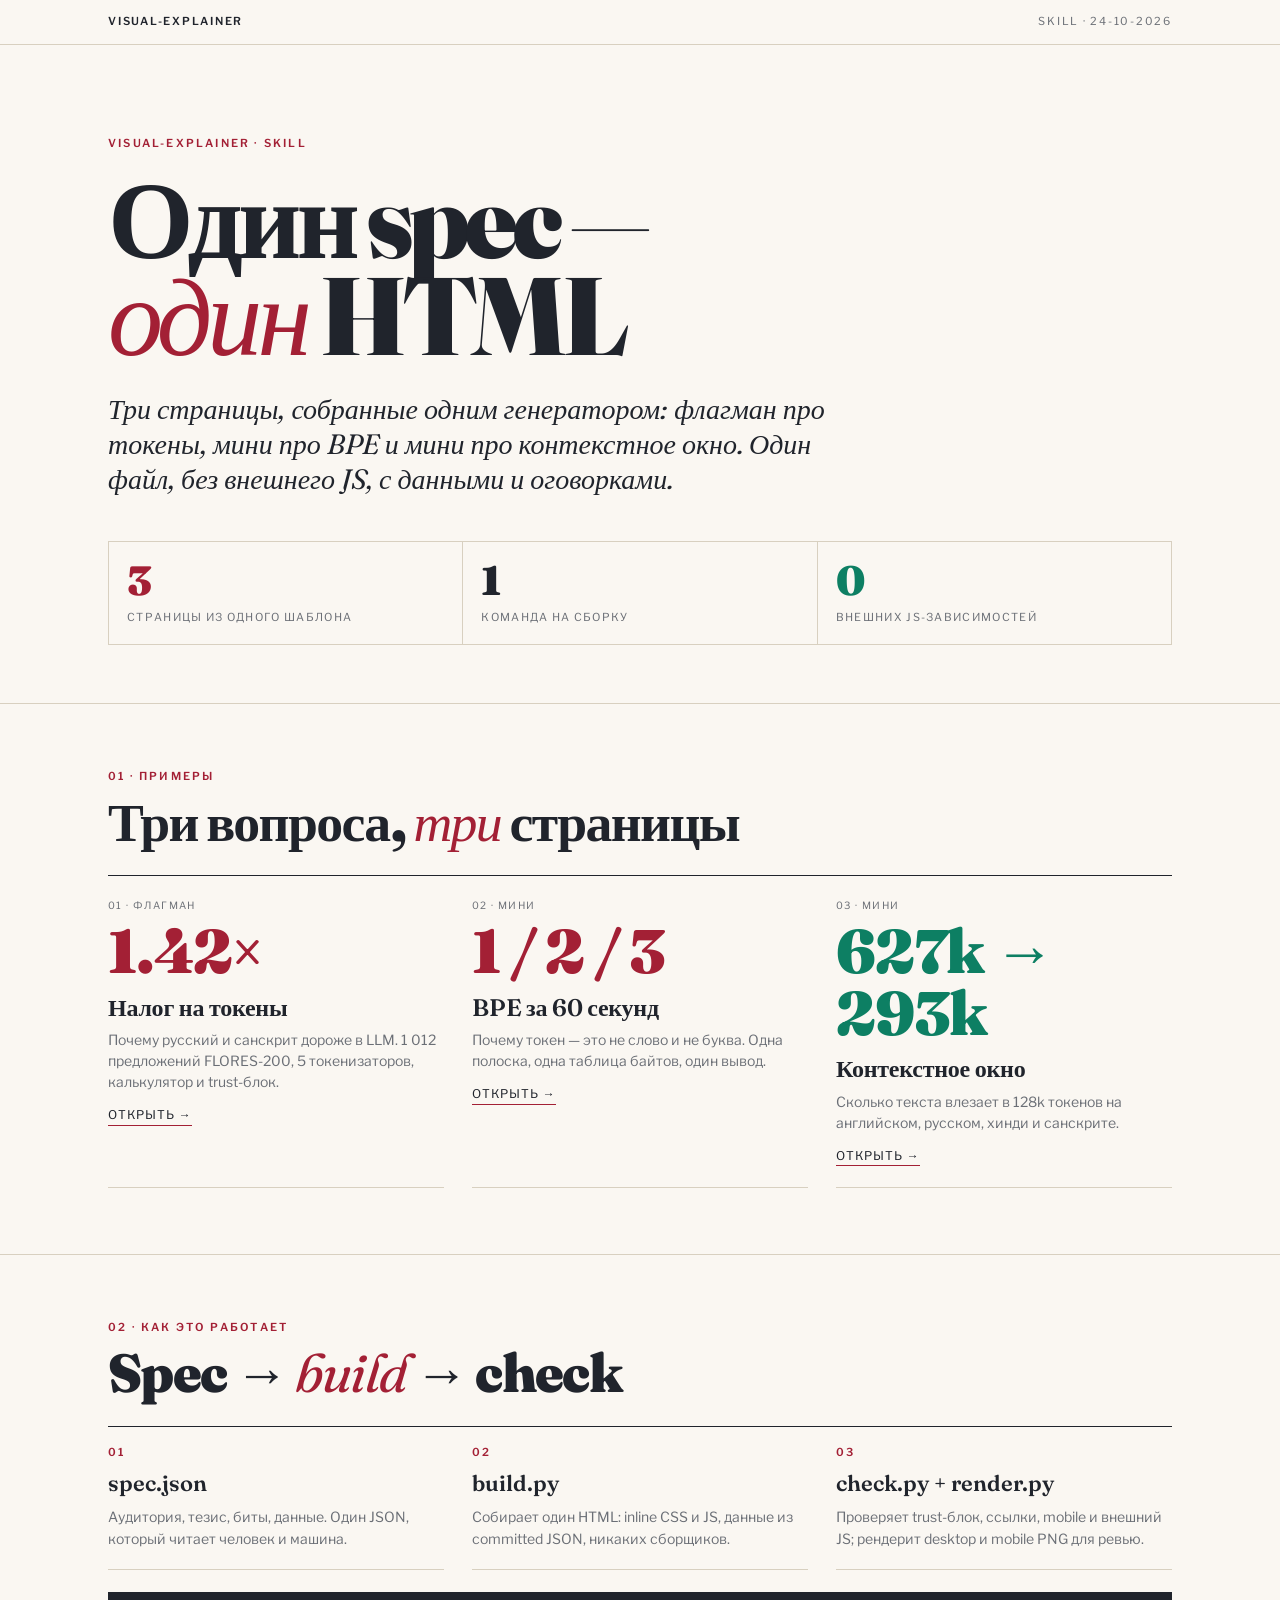
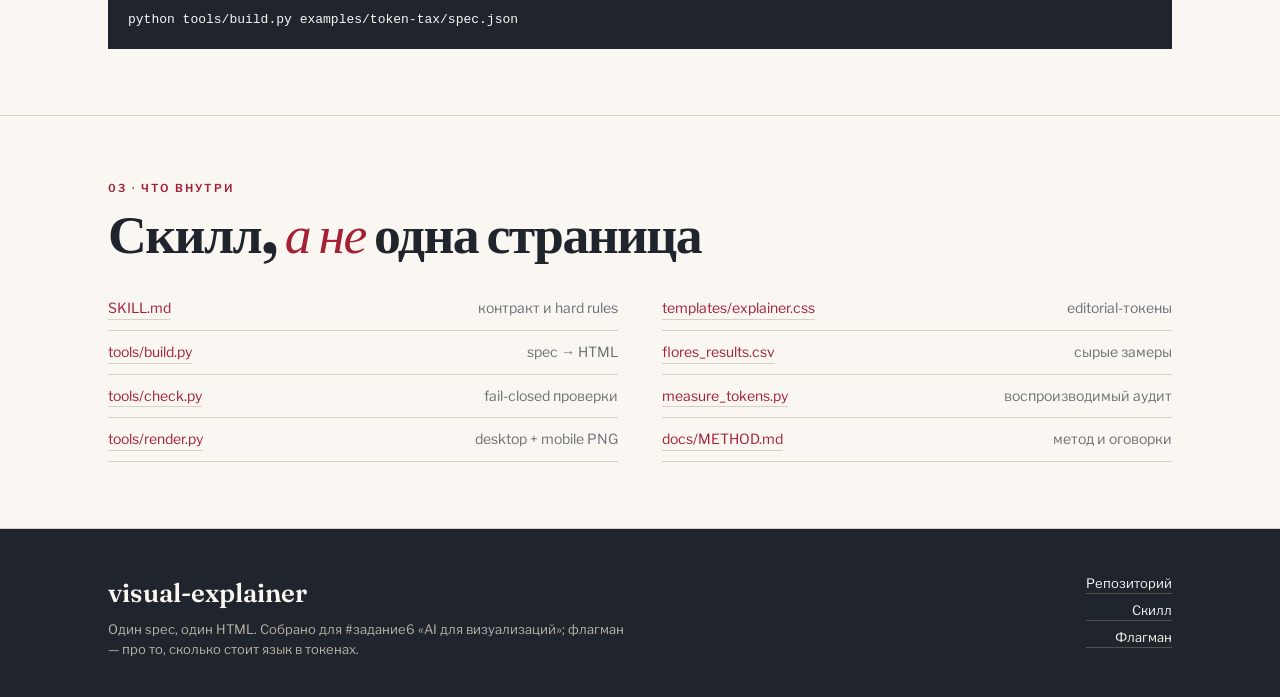
==== index.html @ 61198ff6 "token-tax: page, skill, gallery, checks - examples/token-tax: FLORES-200 audit, interactive calculat" ====
<!doctype html>
<html lang="ru">
<head>
<meta charset="utf-8">
<meta name="viewport" content="width=device-width, initial-scale=1">
<title>visual-explainer — один spec, один HTML</title>
<meta name="description" content="Skill visual-explainer: три HTML-страницы, собранные одним генератором. Флагман про токены, мини про BPE и мини про контекстное окно.">
<meta name="color-scheme" content="light">
<link rel="preconnect" href="https://fonts.googleapis.com">
<link rel="preconnect" href="https://fonts.gstatic.com" crossorigin>
<link href="https://fonts.googleapis.com/css2?family=Fraunces:ital,opsz,wght@0,9..144,400;0,9..144,600;0,9..144,900;1,9..144,400&family=Libre+Franklin:wght@400;500;600&display=swap" rel="stylesheet">
<style>
:root{--bg:#FAF7F2;--surface:#F1ECE2;--ink:#20242C;--muted:#6B6F76;--accent:#A32035;--emerald:#0D7F63;--ochre:#B07C1F;--rule:#D8D0C0;--serif:"Fraunces",Georgia,serif;--sans:"Libre Franklin",-apple-system,BlinkMacSystemFont,"Segoe UI",sans-serif;--mono:ui-monospace,Menlo,monospace}
*{box-sizing:border-box}
html{scroll-behavior:smooth}
body{margin:0;background:var(--bg);color:var(--ink);font-family:var(--sans);font-size:17px;line-height:1.55;-webkit-font-smoothing:antialiased}
a{color:var(--accent);text-underline-offset:.18em}
.wrap{max-width:1120px;margin:0 auto;padding:0 28px}
.skip{position:absolute;left:-9999px;top:0;background:var(--ink);color:var(--bg);padding:10px 14px}
.skip:focus{left:12px;top:12px}
.topbar{border-bottom:1px solid var(--rule);font-size:11px;letter-spacing:.16em;text-transform:uppercase;color:var(--muted)}
.topbar .wrap{display:flex;justify-content:space-between;align-items:center;height:44px}
.brand{font-weight:600;color:var(--ink)}
.hero{padding:92px 0 58px;border-bottom:1px solid var(--rule)}
.kicker{font:600 11px/1.2 var(--sans);letter-spacing:.2em;text-transform:uppercase;color:var(--accent)}
h1{font-family:var(--serif);font-weight:900;font-size:clamp(54px,8.6vw,122px);line-height:.88;letter-spacing:-.045em;margin:20px 0 0;max-width:1000px}
h1 em{font-style:italic;font-weight:400;color:var(--accent)}
.standfirst{font-family:var(--serif);font-style:italic;font-size:clamp(20px,2.2vw,28px);line-height:1.25;max-width:720px;margin:28px 0 0}
.stats{display:grid;grid-template-columns:repeat(3,1fr);gap:1px;background:var(--rule);border:1px solid var(--rule);margin:44px 0 0}
.stat{background:var(--bg);padding:18px}
.stat b{display:block;font-family:var(--serif);font-weight:900;font-size:clamp(26px,3.2vw,42px);line-height:1;white-space:nowrap}
.stat span{display:block;margin-top:8px;font-size:11px;letter-spacing:.12em;text-transform:uppercase;color:var(--muted)}
.stat:nth-child(1) b{color:var(--accent)}
.stat:nth-child(3) b{color:var(--emerald)}
.section{padding:66px 0;border-bottom:1px solid var(--rule)}
.section h2{font-family:var(--serif);font-weight:900;font-size:clamp(32px,4.2vw,54px);line-height:1;letter-spacing:-.03em;margin:12px 0 26px}
.section h2 em{font-style:italic;font-weight:400;color:var(--accent)}
.cards{display:grid;grid-template-columns:repeat(3,1fr);gap:0 28px;border-top:1px solid var(--ink)}
.card{display:block;padding:22px 0 20px;border-bottom:1px solid var(--rule);text-decoration:none;color:inherit}
.card:hover h3{color:var(--accent)}
.card-num{font-family:var(--serif);font-weight:900;font-size:clamp(40px,4.8vw,62px);line-height:1;color:var(--accent);letter-spacing:-.02em}
.card:nth-child(3) .card-num{color:var(--emerald)}
.card-kicker{font-size:10px;letter-spacing:.14em;text-transform:uppercase;color:var(--muted);margin:0 0 8px}
.card h3{font-family:var(--serif);font-weight:600;font-size:24px;line-height:1.1;margin:12px 0 8px;letter-spacing:-.01em}
.card p{margin:0;color:var(--muted);font-size:14px;line-height:1.5}
.card .go{display:inline-block;margin:14px 0 0;font-size:12px;letter-spacing:.08em;text-transform:uppercase;color:var(--ink);border-bottom:1px solid var(--accent)}
.steps{display:grid;grid-template-columns:repeat(3,1fr);gap:0 28px;border-top:1px solid var(--ink)}
.step{padding:20px 0;border-bottom:1px solid var(--rule)}
.step .n{font:600 11px/1 var(--sans);letter-spacing:.14em;text-transform:uppercase;color:var(--accent)}
.step h3{font-family:var(--serif);font-weight:600;font-size:22px;margin:8px 0 6px}
.step p{margin:0;color:var(--muted);font-size:14px}
code{font:500 .88em/1.2 var(--mono);background:var(--surface);padding:1px 4px;border:1px solid var(--rule)}
.cmd{background:var(--ink);color:var(--bg);padding:18px 20px;font:500 13px/1.6 var(--mono);overflow-x:auto;margin:22px 0 0;white-space:pre}
.inside{display:grid;grid-template-columns:1fr 1fr;gap:0 44px}
.inside ul{list-style:none;padding:0;margin:0}
.inside li{display:flex;justify-content:space-between;gap:14px;border-bottom:1px solid var(--rule);padding:10px 0;font-size:14px}
.inside li span{color:var(--muted)}
.inside a{text-decoration:none;border-bottom:1px solid var(--rule)}
.inside a:hover{border-bottom-color:var(--accent)}
.footer{background:var(--ink);color:var(--bg);padding:44px 0 38px}
.footer .wrap{display:flex;flex-wrap:wrap;justify-content:space-between;gap:24px;align-items:flex-start}
.footer .f-brand{font-family:var(--serif);font-size:26px;font-weight:600}
.footer p{margin:6px 0 0;color:#b9b4a8;font-size:13px;max-width:520px}
.footer a{color:var(--bg);text-decoration:none;border-bottom:1px solid #55504a}
.footer .f-links{display:flex;flex-direction:column;gap:6px;font-size:13px;text-align:right}
@media(max-width:900px){.cards,.steps{grid-template-columns:1fr}.inside{grid-template-columns:1fr}.stat b{font-size:30px}}
@media(max-width:680px){.wrap{padding:0 20px}.hero{padding:56px 0 40px}h1{font-size:clamp(44px,13vw,72px)}.standfirst{font-size:20px}.stats{grid-template-columns:1fr}.stat{display:block}.stat span{text-align:left}.footer .f-links{text-align:left}}
@media(prefers-reduced-motion:reduce){html{scroll-behavior:auto}}
</style>
</head>
<body>
<a class="skip" href="#main">К содержанию</a>
<header class="topbar"><div class="wrap"><span class="brand">visual-explainer</span><span>skill · 24-10-2026</span></div></header>
<main id="main">
<section class="hero"><div class="wrap">
  <div class="kicker">visual-explainer · skill</div>
  <h1>Один spec —<br><em>один</em> HTML</h1>
  <p class="standfirst">Три страницы, собранные одним генератором: флагман про токены, мини про BPE и мини про контекстное окно. Один файл, без внешнего JS, с данными и оговорками.</p>
  <div class="stats">
    <div class="stat"><b>3</b><span>страницы из одного шаблона</span></div>
    <div class="stat"><b>1</b><span>команда на сборку</span></div>
    <div class="stat"><b>0</b><span>внешних JS-зависимостей</span></div>
  </div>
</div></section>

<section class="section"><div class="wrap">
  <div class="kicker">01 · примеры</div>
  <h2>Три вопроса, <em>три</em> страницы</h2>
  <div class="cards">
    <a class="card" href="examples/token-tax/">
      <div class="card-kicker">01 · флагман</div>
      <div class="card-num">1.42×</div>
      <h3>Налог на токены</h3>
      <p>Почему русский и санскрит дороже в LLM. 1 012 предложений FLORES-200, 5 токенизаторов, калькулятор и trust-блок.</p>
      <span class="go">открыть →</span>
    </a>
    <a class="card" href="examples/bpe-in-60-seconds/">
      <div class="card-kicker">02 · мини</div>
      <div class="card-num">1 / 2 / 3</div>
      <h3>BPE за 60 секунд</h3>
      <p>Почему токен — это не слово и не буква. Одна полоска, одна таблица байтов, один вывод.</p>
      <span class="go">открыть →</span>
    </a>
    <a class="card" href="examples/context-window/">
      <div class="card-kicker">03 · мини</div>
      <div class="card-num">627k → 293k</div>
      <h3>Контекстное окно</h3>
      <p>Сколько текста влезает в 128k токенов на английском, русском, хинди и санскрите.</p>
      <span class="go">открыть →</span>
    </a>
  </div>
</div></section>

<section class="section"><div class="wrap">
  <div class="kicker">02 · как это работает</div>
  <h2>Spec → <em>build</em> → check</h2>
  <div class="steps">
    <div class="step"><div class="n">01</div><h3>spec.json</h3><p>Аудитория, тезис, биты, данные. Один JSON, который читает человек и машина.</p></div>
    <div class="step"><div class="n">02</div><h3>build.py</h3><p>Собирает один HTML: inline CSS и JS, данные из committed JSON, никаких сборщиков.</p></div>
    <div class="step"><div class="n">03</div><h3>check.py + render.py</h3><p>Проверяет trust-блок, ссылки, mobile и внешний JS; рендерит desktop и mobile PNG для ревью.</p></div>
  </div>
  <div class="cmd">python tools/build.py examples/token-tax/spec.json</div>
</div></section>

<section class="section"><div class="wrap">
  <div class="kicker">03 · что внутри</div>
  <h2>Скилл, <em>а не</em> одна страница</h2>
  <div class="inside">
    <ul>
      <li><a href="SKILL.md">SKILL.md</a><span>контракт и hard rules</span></li>
      <li><a href="tools/build.py">tools/build.py</a><span>spec → HTML</span></li>
      <li><a href="tools/check.py">tools/check.py</a><span>fail-closed проверки</span></li>
      <li><a href="tools/render.py">tools/render.py</a><span>desktop + mobile PNG</span></li>
    </ul>
    <ul>
      <li><a href="templates/explainer.css">templates/explainer.css</a><span>editorial-токены</span></li>
      <li><a href="examples/token-tax/data/flores_results.csv">flores_results.csv</a><span>сырые замеры</span></li>
      <li><a href="tools/measure_tokens.py">measure_tokens.py</a><span>воспроизводимый аудит</span></li>
      <li><a href="docs/METHOD.md">docs/METHOD.md</a><span>метод и оговорки</span></li>
    </ul>
  </div>
</div></section>
</main>

<footer class="footer"><div class="wrap">
  <div><div class="f-brand">visual-explainer</div><p>Один spec, один HTML. Собрано для #задание6 «AI для визуализаций»; флагман — про то, сколько стоит язык в токенах.</p></div>
  <div class="f-links">
    <a href="https://github.com/gasyoun/visual-explainer">Репозиторий</a>
    <a href="SKILL.md">Скилл</a>
    <a href="examples/token-tax/">Флагман</a>
  </div>
</div></footer>
</body>
</html>
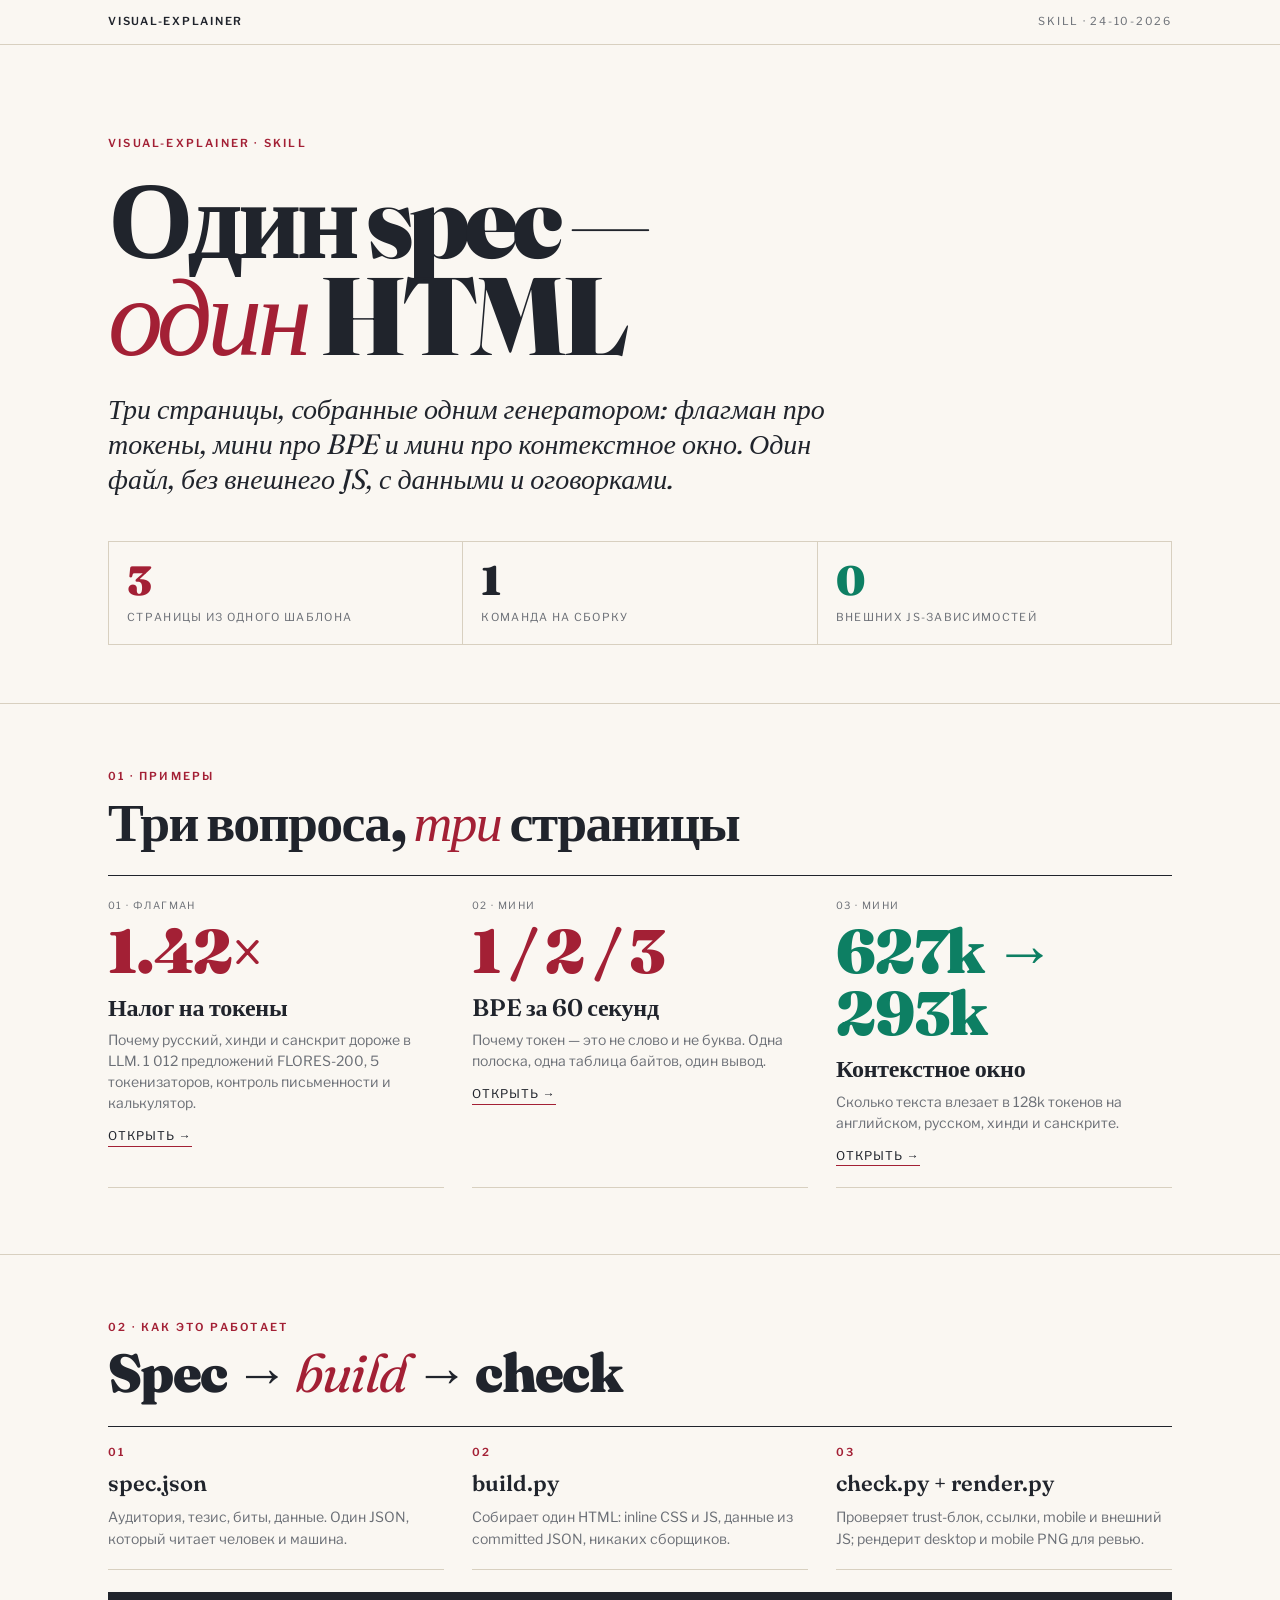
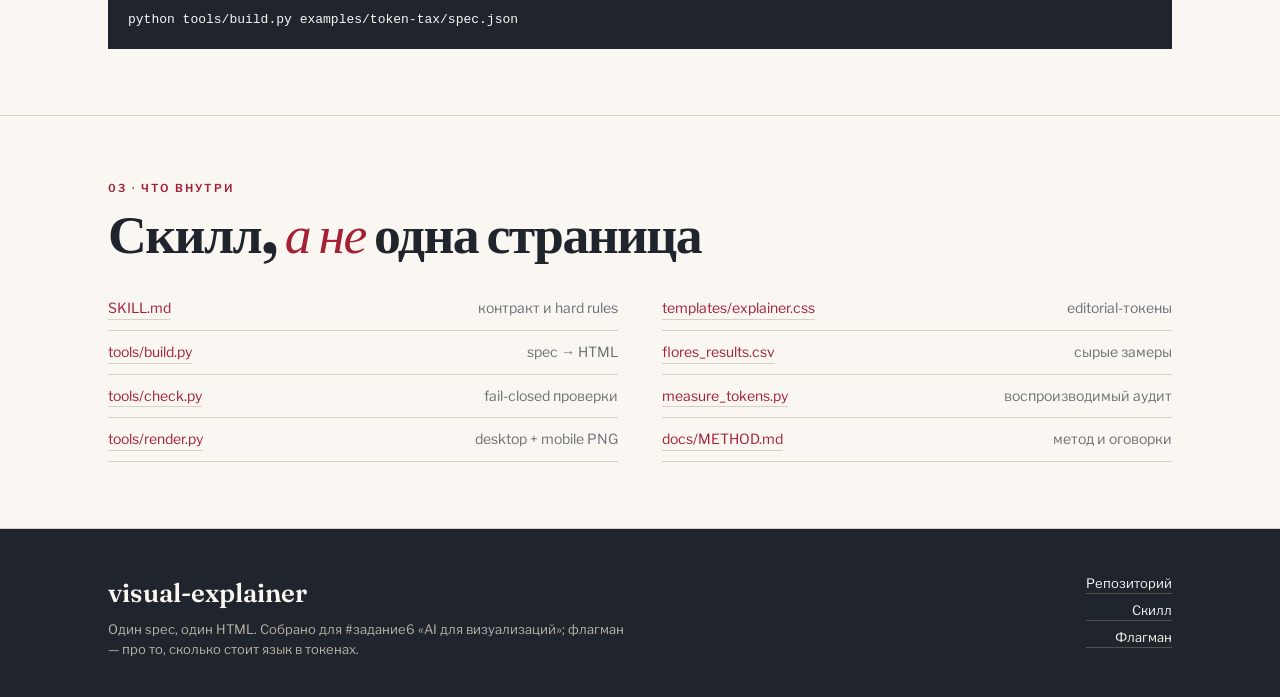
==== commit bc1633d7: "fix: separate script from language; add transliteration control - critique: Devanagari is a script, " ====
--- a/index.html
+++ b/index.html
@@ -6,6 +6,7 @@
 <title>visual-explainer — один spec, один HTML</title>
 <meta name="description" content="Skill visual-explainer: три HTML-страницы, собранные одним генератором. Флагман про токены, мини про BPE и мини про контекстное окно.">
 <meta name="color-scheme" content="light">
+<link rel="icon" href="data:image/svg+xml,%3Csvg xmlns='http://www.w3.org/2000/svg' viewBox='0 0 32 32'%3E%3Crect width='32' height='32' fill='%23A32035'/%3E%3Ctext x='16' y='23' font-family='Georgia' font-size='22' fill='%23FAF7F2' text-anchor='middle'%3EV%3C/text%3E%3C/svg%3E">
 <link rel="preconnect" href="https://fonts.googleapis.com">
 <link rel="preconnect" href="https://fonts.gstatic.com" crossorigin>
 <link href="https://fonts.googleapis.com/css2?family=Fraunces:ital,opsz,wght@0,9..144,400;0,9..144,600;0,9..144,900;1,9..144,400&family=Libre+Franklin:wght@400;500;600&display=swap" rel="stylesheet">
@@ -91,7 +92,7 @@
       <div class="card-kicker">01 · флагман</div>
       <div class="card-num">1.42×</div>
       <h3>Налог на токены</h3>
-      <p>Почему русский и санскрит дороже в LLM. 1 012 предложений FLORES-200, 5 токенизаторов, калькулятор и trust-блок.</p>
+      <p>Почему русский, хинди и санскрит дороже в LLM. 1 012 предложений FLORES-200, 5 токенизаторов, контроль письменности и калькулятор.</p>
       <span class="go">открыть →</span>
     </a>
     <a class="card" href="examples/bpe-in-60-seconds/">
